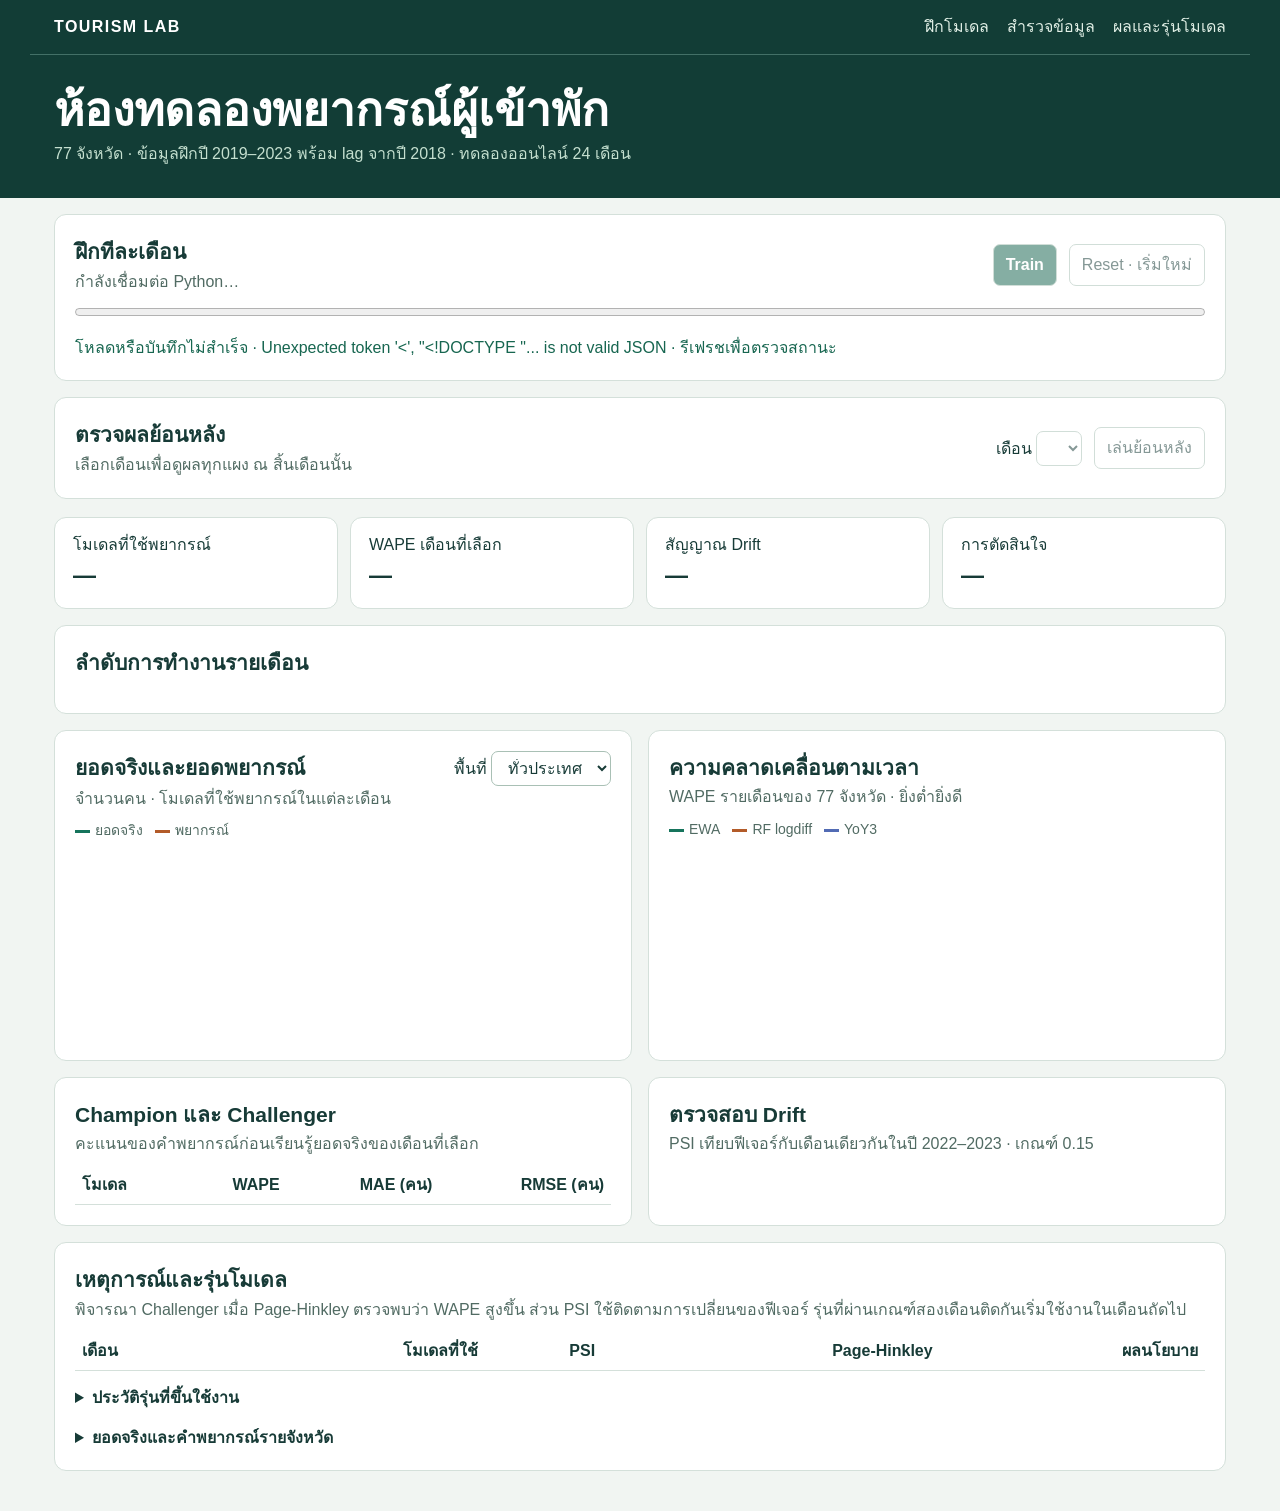
==== experiments/online_replay/web/index.html @ 326fc9cd "Add monthly EWA training studio, challenger benchmarks and Page-Hinkley monitoring" ====
<!doctype html><html lang="th"><head><meta charset="utf-8"><meta name="viewport" content="width=device-width, initial-scale=1"><title>Tourism Lab · ห้องทดลองพยากรณ์</title>
<style>
:root{--ink:#173b37;--muted:#516b63;--line:#d4e0da;--green:#176650;--bg:#f1f5f2;--orange:#b35b29}*{box-sizing:border-box}body{margin:0;background:var(--bg);color:var(--ink);font:16px/1.6 "Leelawadee UI",Tahoma,sans-serif}header{background:#123d36;color:white}nav,main,.intro{max-width:1220px;margin:auto;padding:0 24px}nav{display:flex;gap:18px;align-items:center;padding-block:14px;border-bottom:1px solid #437067;flex-wrap:wrap}nav b{margin-right:auto;letter-spacing:.09em}nav a{color:#e1efe6;text-decoration:none}.intro{padding-block:24px 32px}.intro p{color:#c4dfcf}h1,h2,h3,p{margin:0}h1{font-size:clamp(28px,3.7vw,46px);line-height:1.35}h2{font-size:21px}h3{font-size:16px}main{padding-bottom:40px}.panel,.stat{background:white;border:1px solid var(--line);border-radius:12px;padding:20px}.panel{margin-top:16px}.stats{display:grid;grid-template-columns:repeat(4,1fr);gap:12px;margin-top:18px}.stat{padding:14px 18px}.stat b{display:block;font-size:23px}.stat small,p,.note{color:var(--muted)}.bar,.controls,.legend{display:flex;align-items:center;justify-content:space-between;gap:12px;flex-wrap:wrap}.controls,.legend{justify-content:flex-start}.legend{margin:8px 0;color:var(--muted);font-size:14px}.legend span:before{content:"";display:inline-block;width:15px;border-top:3px solid var(--color);margin-right:5px;vertical-align:middle}button,select{font:inherit;border:1px solid #a9c0b5;border-radius:7px;background:#fff;color:var(--ink);padding:7px 12px}button{cursor:pointer}button:disabled,select:disabled{opacity:.52;cursor:default}.primary{background:var(--green);color:white;font-weight:700}button:focus-visible,select:focus-visible,a:focus-visible{outline:3px solid #d78932}progress{width:100%;accent-color:var(--green);margin:10px 0}.steps{display:grid;grid-template-columns:repeat(3,1fr);gap:9px;margin:13px 0 0;padding:0;list-style:none}.steps li{background:#eef5f0;padding:11px 13px;border-radius:6px}.steps span{display:block;color:var(--muted);font-size:14px}.plots{display:grid;grid-template-columns:1fr 1fr;gap:16px}.plot{height:190px}.plot svg{width:100%;height:100%}.plot text{font:13px Tahoma,sans-serif;fill:var(--muted)}.scroll{overflow:auto}table{width:100%;border-collapse:collapse;margin-top:8px}td,th{padding:7px;text-align:right;border-bottom:1px solid var(--line);white-space:nowrap;font-variant-numeric:tabular-nums}td:first-child,th:first-child{text-align:left}summary{cursor:pointer;font-weight:700}details{margin-top:14px}.features{margin:10px 0}.feature{display:grid;grid-template-columns:minmax(115px,1fr) 2fr 55px;align-items:center;gap:8px}.track{height:9px;border-radius:5px;background:#e4ece8;position:relative}.fill{height:100%;border-radius:inherit}#feedback{min-height:1.6em;color:var(--green)}@media(max-width:800px){.plots{grid-template-columns:1fr}.stats,.steps{grid-template-columns:repeat(2,1fr)}}@media(max-width:500px){main,nav,.intro{padding-inline:12px}.panel{padding:14px}.stat{padding:10px}.stat b{font-size:18px}nav{gap:10px}.steps{grid-template-columns:1fr}}
</style></head><body><header><nav><b>TOURISM LAB</b><a href="#control">ฝึกโมเดล</a><a href="#eda">สำรวจข้อมูล</a><a href="#models">ผลและรุ่นโมเดล</a></nav><div class="intro"><h1>ห้องทดลองพยากรณ์ผู้เข้าพัก</h1><p>77 จังหวัด · ข้อมูลฝึกปี 2019–2023 พร้อม lag จากปี 2018 · ทดลองออนไลน์ 24 เดือน</p></div></header>
<main><section id="control" class="panel"><div class="bar"><div><h2>ฝึกทีละเดือน</h2><p id="status">กำลังเชื่อมต่อ Python…</p></div><div class="controls"><button class="primary" id="train" disabled>Train</button><button id="reset" disabled>Reset · เริ่มใหม่</button></div></div><progress id="progress" max="24" value="0" aria-label="เดือนที่ฝึกแล้ว"></progress><div id="feedback" role="status"></div><a id="local" hidden href="http://127.0.0.1:8774/">เปิดเซิร์ฟเวอร์ฝึกในเครื่อง</a></section>
<section class="panel"><div class="bar"><div><h2>ตรวจผลย้อนหลัง</h2><p>เลือกเดือนเพื่อดูผลทุกแผง ณ สิ้นเดือนนั้น</p></div><div class="controls"><label>เดือน <select id="month" disabled></select></label><button id="play" disabled>เล่นย้อนหลัง</button></div></div></section>
<div class="stats"><div class="stat">โมเดลที่ใช้พยากรณ์<b id="served">—</b></div><div class="stat">WAPE เดือนที่เลือก<b id="wape">—</b></div><div class="stat">สัญญาณ Drift<b id="signal">—</b></div><div class="stat">การตัดสินใจ<b id="decision">—</b></div></div>
<section class="panel"><h2>ลำดับการทำงานรายเดือน</h2><ol id="steps" class="steps"></ol></section>
<section id="eda" class="plots"><div class="panel"><div class="bar"><h2>ยอดจริงและยอดพยากรณ์</h2><label>พื้นที่ <select id="province"><option value="">ทั่วประเทศ</option></select></label></div><p>จำนวนคน · โมเดลที่ใช้พยากรณ์ในแต่ละเดือน</p><div class="legend"><span style="--color:#16745c">ยอดจริง</span><span style="--color:#b35b29">พยากรณ์</span></div><div id="arrivals" class="plot"></div></div>
<div class="panel"><h2>ความคลาดเคลื่อนตามเวลา</h2><p>WAPE รายเดือนของ 77 จังหวัด · ยิ่งต่ำยิ่งดี</p><div class="legend" id="keys"></div><div id="performance" class="plot"></div></div></section>
<section id="models" class="plots"><div class="panel"><h2>Champion และ Challenger</h2><p>คะแนนของคำพยากรณ์ก่อนเรียนรู้ยอดจริงของเดือนที่เลือก</p><div class="scroll"><table><thead><tr><th>โมเดล</th><th>WAPE</th><th>MAE (คน)</th><th>RMSE (คน)</th></tr></thead><tbody id="scores"></tbody></table></div><p id="weights"></p></div><div class="panel"><h2>ตรวจสอบ Drift</h2><p>PSI เทียบฟีเจอร์กับเดือนเดียวกันในปี 2022–2023 · เกณฑ์ 0.15</p><div id="features" class="features"></div><p id="drift"></p></div></section>
<section class="panel"><h2>เหตุการณ์และรุ่นโมเดล</h2><p>พิจารณา Challenger เมื่อ Page-Hinkley ตรวจพบว่า WAPE สูงขึ้น ส่วน PSI ใช้ติดตามการเปลี่ยนของฟีเจอร์ รุ่นที่ผ่านเกณฑ์สองเดือนติดกันเริ่มใช้งานในเดือนถัดไป</p><div class="scroll"><table><thead><tr><th>เดือน</th><th>โมเดลที่ใช้</th><th>PSI</th><th>Page-Hinkley</th><th>ผลนโยบาย</th></tr></thead><tbody id="events"></tbody></table></div><details><summary>ประวัติรุ่นที่ขึ้นใช้งาน</summary><div class="scroll"><table><thead><tr><th>รุ่น</th><th>โมเดล</th><th>เริ่มใช้</th><th>Rollback</th></tr></thead><tbody id="registry"></tbody></table></div></details>
<details><summary>ยอดจริงและคำพยากรณ์รายจังหวัด</summary><div class="scroll"><table><thead><tr><th>จังหวัด</th><th>ยอดจริง</th><th>EWA</th><th>RF logdiff</th><th>YoY3</th></tr></thead><tbody id="rows"></tbody></table></div></details></section></main>
<script>
const el=id=>document.getElementById(id);
const names={champion:'EWA',rf_logdiff:'RF logdiff',yoy3:'YoY3'};
const colors=['#16745c','#b35b29','#526bb4'];
const keys=Object.keys(names), num=new Intl.NumberFormat('th-TH',{maximumFractionDigits:0});
const pct=v=>(100*v).toFixed(2)+'%';
let state, busy=false, timer=null;
function tag(type,text){const n=document.createElement(type);n.textContent=text;return n}
function row(values){const tr=document.createElement('tr');tr.append(...values.map(v=>tag('td',v)));return tr}
function chart(id,labels,series,fmt){
  const area=el(id);area.replaceChildren();
  if(!labels.length){area.append(tag('p','รอผลเดือนแรก'));return}
  const ns='http://www.w3.org/2000/svg';
  function svg(type,attrs){const n=document.createElementNS(ns,type);for(const [key,val] of Object.entries(attrs))n.setAttribute(key,val);return n}
  const image=svg('svg',{viewBox:'0 0 500 185',role:'img','aria-label':area.parentElement.querySelector('h2').textContent});
  const max=Math.max(1,...series.flatMap(s=>s.values))*1.08;
  const x=i=>78+i*397/Math.max(1,labels.length-1),y=v=>151-v/max*130;
  function text(px,py,value,anchor){const n=svg('text',{x:px,y:py,'text-anchor':anchor});n.textContent=value;image.append(n)}
  for(const f of [0,.5,1]){image.append(svg('line',{x1:75,x2:477,y1:y(f*max),y2:y(f*max),stroke:'#d9e4dc'}));text(70,y(f*max)+4,fmt(f*max),'end')}
  labels.forEach((m,i)=>{if(i===0||i===labels.length-1||(i%6===0 && labels.length-1-i>=3))text(x(i),175,m,'middle')});
  for(const s of series){const points=s.values.map((v,i)=>[x(i),y(v)]);
    image.append(svg('polyline',{points:points.map(p=>p.join(',')).join(' '),fill:'none',stroke:s.color,'stroke-width':2.5}));
    points.forEach(([cx,cy],i)=>{const dot=svg('circle',{cx,cy,r:3,fill:s.color}),title=svg('title',{});title.textContent=labels[i]+' · '+s.name+' · '+fmt(s.values[i]);dot.append(title);image.append(dot)});
  }
  area.append(image);
}
function outcome(r){
  if(r.action.includes('rollback'))return 'ย้อนรุ่น';
  if(r.decision==='PROMOTE')return 'เลื่อน Challenger';
  return 'คงรุ่นเดิม';
}
function show(){
  const all=state?.history||[], idx=el('month').selectedIndex, history=all.slice(0,idx+1), r=history.at(-1);
  const received=Boolean(r);
  el('served').textContent=r?names[r.served]:'EWA';el('wape').textContent=r?pct(r.metrics[r.served].wape):'—';
  el('signal').textContent=r?([r.psi_watch?'PSI':'',r.ph_alarm?'Page-Hinkley':''].filter(Boolean).join(' + ')||'ปกติ'):'รอผล';
  el('decision').textContent=r?outcome(r):'รอผล';
  const steps=[
    ['เลือกเดือน',r?.month],['สร้างฟีเจอร์',r&&'ใช้ข้อมูลถึง '+r.cutoff],['พยากรณ์',r&&names[r.served]+' · '+r.actual.length+' จังหวัด'],
    ['ตรวจ Drift',r&&'PSI '+(r.psi_watch?'เตือน':'ปกติ')+' · Page-Hinkley '+(r.ph_alarm?'เตือน':'ปกติ')],
    ['เปรียบเทียบโมเดล',r&&outcome(r)],['ฝึกและบันทึก',r&&'เรียนรู้ยอดจริงถึง '+r.month]];
  el('steps').replaceChildren(...steps.map(([name,detail])=>{const item=tag('li','');item.append(tag('b',name),tag('span',detail||'รอฝึกเดือนแรก'));return item}));
  const labels=history.map(m=>m.month), province=el('province').value;
  function amount(m,values){return province?values[m.province.indexOf(province)]:values.reduce((a,b)=>a+b,0)}
  chart('arrivals',labels,[{name:'ยอดจริง',color:colors[0],values:history.map(m=>amount(m,m.actual))},{name:'พยากรณ์',color:colors[1],values:history.map(m=>amount(m,m.predictions[m.served]))}],v=>num.format(v));
  chart('performance',labels,keys.map((k,i)=>({name:names[k],color:colors[i],values:history.map(m=>100*m.metrics[k].wape)})),v=>v.toFixed(1)+'%');
  el('scores').replaceChildren(...(r?keys.map(k=>row([names[k],pct(r.metrics[k].wape),num.format(r.metrics[k].mae),num.format(r.metrics[k].rmse)])):[]));
  el('weights').textContent=r?'น้ำหนัก EWA เดือนถัดไป · RF logdiff แบบปรับฤดูกาล '+pct(r.next_weights[0])+' · RF level '+pct(r.next_weights[1]):'น้ำหนัก EWA ตั้งต้น 50% / 50%';
  el('features').replaceChildren();
  if(received){const top=Math.max(.15,...Object.values(r.psi));for(const [k,v] of Object.entries(r.psi)){
    const f=tag('div',''),track=tag('div',''),fill=tag('div','');f.className='feature';track.className='track';fill.className='fill';
    fill.style.width=Math.min(100,v/top*100)+'%';fill.style.background=v>=.15?'#b35b29':'#16745c';track.append(fill);f.append(tag('span',k),track,tag('span',v.toFixed(3)));el('features').append(f);
  }}
  el('drift').textContent=r?'Page-Hinkley '+r.ph_score.toFixed(2)+' / เกณฑ์ '+state.ph_threshold.toFixed(2)+' · '+(r.ph_alarm?'เตือนว่าความผิดพลาดสูงขึ้น':'ยังไม่พบสัญญาณว่าความผิดพลาดสูงขึ้น')+(Object.hasOwn(r,'adwin')?' · คำนวณย้อนหลังจาก WAPE ของโมเดลที่ใช้จริง การตัดสินใจเดือนนี้เป็นของนโยบายเดิม':' · สถานะ '+r.action):'รอผลการตรวจเดือนแรก';
  el('events').replaceChildren(...history.slice().reverse().map(m=>row([m.month,names[m.served],m.psi_watch?'เตือน':'ปกติ',m.ph_score.toFixed(2)+' · '+(m.ph_alarm?'เตือน':'ปกติ'),outcome(m)])));
  el('registry').replaceChildren(...(r?.registry||[{id:'v001',model:'champion',effective_from:'2024-01'}]).map(v=>row([v.id,names[v.model.split('@')[0]],v.effective_from,v.rolled_back?'ใช่':'—'])));
  el('rows').replaceChildren(...(r?r.province.map((p,i)=>row([p,...[r.actual[i],...keys.map(k=>r.predictions[k][i])].map(v=>num.format(v))])):[]));
}
function controls(){
  el('train').disabled=busy||!state?.next;el('reset').disabled=busy||!state?.history.length;
  el('play').disabled=busy||!(state?.history.length>=2);el('play').textContent=timer?'หยุดย้อนหลัง':'เล่นย้อนหลัง';
  el('month').disabled=busy||!state?.history.length;
}
function stop(){clearInterval(timer);timer=null;controls()}
el('play').onclick=()=>{if(timer){stop();return}el('month').selectedIndex=0;show();
  timer=setInterval(()=>{el('month').selectedIndex++;show();if(el('month').selectedIndex===state.history.length-1)stop()},1200);controls()};
el('month').onchange=()=>{stop();show()};el('province').onchange=show;
function render(){
  const h=state.history;
  el('train').textContent=state.next?'Train · '+state.next:'ฝึกครบแล้ว';el('progress').value=h.length;
  el('status').textContent=h.length+' / 24 เดือน · โมเดลเรียนรู้ถึง '+state.through;
  el('month').replaceChildren(...h.map(r=>new Option(r.month,r.month)));el('month').selectedIndex=h.length-1;
  const p=el('province').value;el('province').replaceChildren(new Option('ทั่วประเทศ',''),...(h.at(-1)?.province||[]).map(v=>new Option(v,v)));el('province').value=p;
  show();controls();
}
async function request(action){
  if(busy)return;stop();busy=true;controls();el('feedback').textContent=action==='train'?'Python กำลังพยากรณ์ ตรวจ drift และฝึกเดือน '+state.next+'…':'กำลังเชื่อมต่อ…';
  try{const options=action==='state'?{}:{method:'POST',headers:{'Content-Type':'application/json'},body:JSON.stringify({revision:state.revision})};
    const res=await fetch('/api/'+action,{...options,cache:'no-store'});const data=await res.json();if(!res.ok)throw Error(data.error);
    state=data;render();el('feedback').textContent=action==='train'?'บันทึกผลและโมเดลของเดือน '+state.through+' แล้ว':'พร้อมใช้งาน';
  }catch(e){el('feedback').textContent='โหลดหรือบันทึกไม่สำเร็จ · '+e.message+' · รีเฟรชเพื่อตรวจสถานะ'}finally{busy=false;controls()}
}
keys.forEach((k,i)=>{const s=tag('span',names[k]);s.style.setProperty('--color',colors[i]);el('keys').append(s)});
el('train').onclick=()=>request('train');el('reset').onclick=()=>{if(confirm('ล้างประวัติรอบนี้แล้วกลับไปธันวาคม 2023?'))request('reset')};
if(location.protocol==='file:'){el('local').hidden=false;el('status').textContent='เปิดผ่านเซิร์ฟเวอร์เพื่อใช้โมเดล Python'}else request('state');
</script></body></html>
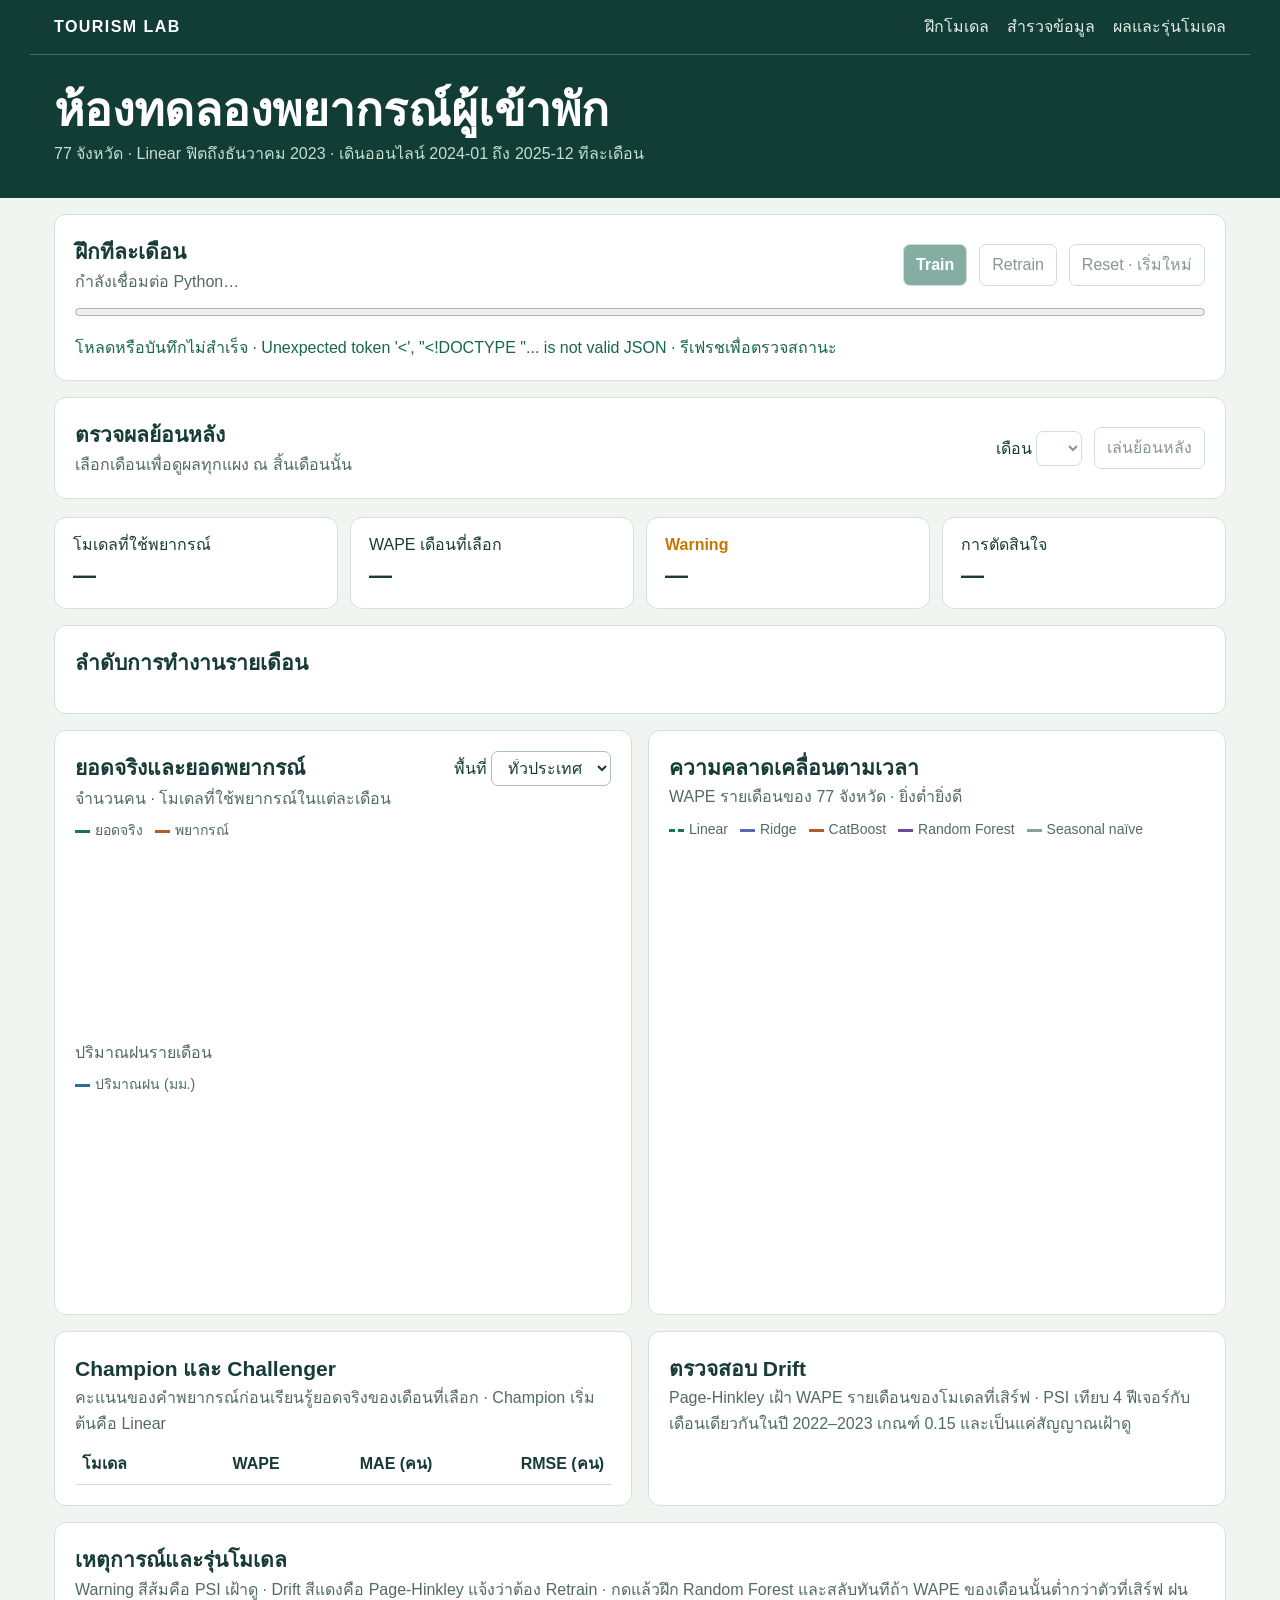
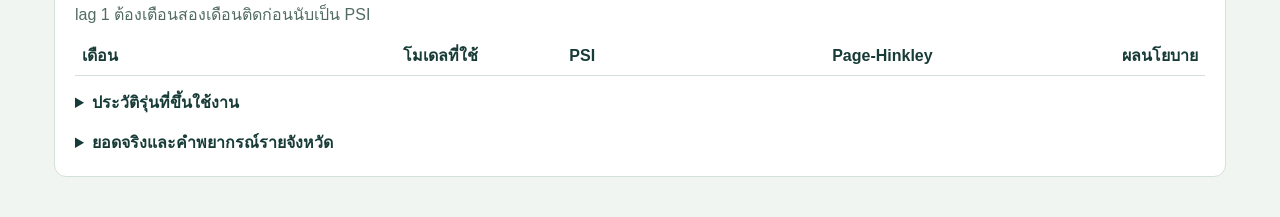
==== commit 854265f4: "Train the level studio on each click and switch to Random Forest when its WAPE is lower. Also cache " ====
--- a/experiments/online_replay/web/index.html
+++ b/experiments/online_replay/web/index.html
@@ -1,25 +1,27 @@
 <!doctype html><html lang="th"><head><meta charset="utf-8"><meta name="viewport" content="width=device-width, initial-scale=1"><title>Tourism Lab · ห้องทดลองพยากรณ์</title>
 <style>
-:root{--ink:#173b37;--muted:#516b63;--line:#d4e0da;--green:#176650;--bg:#f1f5f2;--orange:#b35b29}*{box-sizing:border-box}body{margin:0;background:var(--bg);color:var(--ink);font:16px/1.6 "Leelawadee UI",Tahoma,sans-serif}header{background:#123d36;color:white}nav,main,.intro{max-width:1220px;margin:auto;padding:0 24px}nav{display:flex;gap:18px;align-items:center;padding-block:14px;border-bottom:1px solid #437067;flex-wrap:wrap}nav b{margin-right:auto;letter-spacing:.09em}nav a{color:#e1efe6;text-decoration:none}.intro{padding-block:24px 32px}.intro p{color:#c4dfcf}h1,h2,h3,p{margin:0}h1{font-size:clamp(28px,3.7vw,46px);line-height:1.35}h2{font-size:21px}h3{font-size:16px}main{padding-bottom:40px}.panel,.stat{background:white;border:1px solid var(--line);border-radius:12px;padding:20px}.panel{margin-top:16px}.stats{display:grid;grid-template-columns:repeat(4,1fr);gap:12px;margin-top:18px}.stat{padding:14px 18px}.stat b{display:block;font-size:23px}.stat small,p,.note{color:var(--muted)}.bar,.controls,.legend{display:flex;align-items:center;justify-content:space-between;gap:12px;flex-wrap:wrap}.controls,.legend{justify-content:flex-start}.legend{margin:8px 0;color:var(--muted);font-size:14px}.legend span:before{content:"";display:inline-block;width:15px;border-top:3px solid var(--color);margin-right:5px;vertical-align:middle}button,select{font:inherit;border:1px solid #a9c0b5;border-radius:7px;background:#fff;color:var(--ink);padding:7px 12px}button{cursor:pointer}button:disabled,select:disabled{opacity:.52;cursor:default}.primary{background:var(--green);color:white;font-weight:700}button:focus-visible,select:focus-visible,a:focus-visible{outline:3px solid #d78932}progress{width:100%;accent-color:var(--green);margin:10px 0}.steps{display:grid;grid-template-columns:repeat(3,1fr);gap:9px;margin:13px 0 0;padding:0;list-style:none}.steps li{background:#eef5f0;padding:11px 13px;border-radius:6px}.steps span{display:block;color:var(--muted);font-size:14px}.plots{display:grid;grid-template-columns:1fr 1fr;gap:16px}.plot{height:190px}.plot svg{width:100%;height:100%}.plot text{font:13px Tahoma,sans-serif;fill:var(--muted)}.scroll{overflow:auto}table{width:100%;border-collapse:collapse;margin-top:8px}td,th{padding:7px;text-align:right;border-bottom:1px solid var(--line);white-space:nowrap;font-variant-numeric:tabular-nums}td:first-child,th:first-child{text-align:left}summary{cursor:pointer;font-weight:700}details{margin-top:14px}.features{margin:10px 0}.feature{display:grid;grid-template-columns:minmax(115px,1fr) 2fr 55px;align-items:center;gap:8px}.track{height:9px;border-radius:5px;background:#e4ece8;position:relative}.fill{height:100%;border-radius:inherit}#feedback{min-height:1.6em;color:var(--green)}@media(max-width:800px){.plots{grid-template-columns:1fr}.stats,.steps{grid-template-columns:repeat(2,1fr)}}@media(max-width:500px){main,nav,.intro{padding-inline:12px}.panel{padding:14px}.stat{padding:10px}.stat b{font-size:18px}nav{gap:10px}.steps{grid-template-columns:1fr}}
-</style></head><body><header><nav><b>TOURISM LAB</b><a href="#control">ฝึกโมเดล</a><a href="#eda">สำรวจข้อมูล</a><a href="#models">ผลและรุ่นโมเดล</a></nav><div class="intro"><h1>ห้องทดลองพยากรณ์ผู้เข้าพัก</h1><p>77 จังหวัด · ข้อมูลฝึกปี 2019–2023 พร้อม lag จากปี 2018 · ทดลองออนไลน์ 24 เดือน</p></div></header>
-<main><section id="control" class="panel"><div class="bar"><div><h2>ฝึกทีละเดือน</h2><p id="status">กำลังเชื่อมต่อ Python…</p></div><div class="controls"><button class="primary" id="train" disabled>Train</button><button id="reset" disabled>Reset · เริ่มใหม่</button></div></div><progress id="progress" max="24" value="0" aria-label="เดือนที่ฝึกแล้ว"></progress><div id="feedback" role="status"></div><a id="local" hidden href="http://127.0.0.1:8774/">เปิดเซิร์ฟเวอร์ฝึกในเครื่อง</a></section>
+:root{--ink:#173b37;--muted:#516b63;--line:#d4e0da;--green:#176650;--bg:#f1f5f2;--orange:#b35b29}*{box-sizing:border-box}body{margin:0;background:var(--bg);color:var(--ink);font:16px/1.6 "Leelawadee UI",Tahoma,sans-serif}header{background:#123d36;color:white}nav,main,.intro{max-width:1220px;margin:auto;padding:0 24px}nav{display:flex;gap:18px;align-items:center;padding-block:14px;border-bottom:1px solid #437067;flex-wrap:wrap}nav b{margin-right:auto;letter-spacing:.09em}nav a{color:#e1efe6;text-decoration:none}.intro{padding-block:24px 32px}.intro p{color:#c4dfcf}h1,h2,h3,p{margin:0}h1{font-size:clamp(28px,3.7vw,46px);line-height:1.35}h2{font-size:21px}h3{font-size:16px}main{padding-bottom:40px}.panel,.stat{background:white;border:1px solid var(--line);border-radius:12px;padding:20px}.panel{margin-top:16px}.stats{display:grid;grid-template-columns:repeat(4,1fr);gap:12px;margin-top:18px}.stat{padding:14px 18px}.stat b{display:block;font-size:23px}.stat small,p,.note{color:var(--muted)}.bar,.controls,.legend{display:flex;align-items:center;justify-content:space-between;gap:12px;flex-wrap:wrap}.controls,.legend{justify-content:flex-start}.legend{margin:8px 0;color:var(--muted);font-size:14px}.legend span:before{content:"";display:inline-block;width:15px;border-top:3px solid var(--color);margin-right:5px;vertical-align:middle}.legend span.dashed:before{border-top-style:dashed}button,select{font:inherit;border:1px solid #a9c0b5;border-radius:7px;background:#fff;color:var(--ink);padding:7px 12px}button{cursor:pointer}button:disabled,select:disabled{opacity:.52;cursor:default}.primary{background:var(--green);color:white;font-weight:700}button:focus-visible,select:focus-visible,a:focus-visible{outline:3px solid #d78932}progress{width:100%;accent-color:var(--green);margin:10px 0}.steps{display:grid;grid-template-columns:repeat(3,1fr);gap:9px;margin:13px 0 0;padding:0;list-style:none}.steps li{background:#eef5f0;padding:11px 13px;border-radius:6px}.steps span{display:block;color:var(--muted);font-size:14px}.plots{display:grid;grid-template-columns:1fr 1fr;gap:16px}.plot{height:190px}.plot svg{width:100%;height:100%}.plot text{font:13px Tahoma,sans-serif;fill:var(--muted)}.scroll{overflow:auto}table{width:100%;border-collapse:collapse;margin-top:8px}td,th{padding:7px;text-align:right;border-bottom:1px solid var(--line);white-space:nowrap;font-variant-numeric:tabular-nums}td:first-child,th:first-child{text-align:left}summary{cursor:pointer;font-weight:700}details{margin-top:14px}.features{margin:10px 0}.feature{display:grid;grid-template-columns:minmax(115px,1fr) 2fr 55px;align-items:center;gap:8px}.track{height:9px;border-radius:5px;background:#e4ece8;position:relative}.fill{height:100%;border-radius:inherit}#feedback{min-height:1.6em;color:var(--green)}.warn-label{color:#c77700;font-weight:700}#signal.drift,p.drift{color:#c0392b;font-weight:700}#signal.warn,p.warn{color:#c77700;font-weight:700}#retrain:not(:disabled){background:#c0392b;color:#fff;border-color:#a93226;font-weight:700}td.over{color:#c0392b}td.under{color:#176650}@media(max-width:800px){.plots{grid-template-columns:1fr}.stats,.steps{grid-template-columns:repeat(2,1fr)}}@media(max-width:500px){main,nav,.intro{padding-inline:12px}.panel{padding:14px}.stat{padding:10px}.stat b{font-size:18px}nav{gap:10px}.steps{grid-template-columns:1fr}}
+</style></head><body><header><nav><b>TOURISM LAB</b><a href="#control">ฝึกโมเดล</a><a href="#eda">สำรวจข้อมูล</a><a href="#models">ผลและรุ่นโมเดล</a></nav><div class="intro"><h1>ห้องทดลองพยากรณ์ผู้เข้าพัก</h1><p>77 จังหวัด · Linear ฟิตถึงธันวาคม 2023 · เดินออนไลน์ 2024-01 ถึง 2025-12 ทีละเดือน</p></div></header>
+<main><section id="control" class="panel"><div class="bar"><div><h2>ฝึกทีละเดือน</h2><p id="status">กำลังเชื่อมต่อ Python…</p></div><div class="controls"><button class="primary" id="train" disabled>Train</button><button id="retrain" disabled title="กดได้เมื่อตัวตรวจจับแจ้ง Drift และต้องฝึกใหม่">Retrain</button><button id="reset" disabled>Reset · เริ่มใหม่</button></div></div><progress id="progress" max="24" value="0" aria-label="เดือนที่ฝึกแล้ว"></progress><div id="feedback" role="status"></div><a id="local" hidden href="http://127.0.0.1:8774/">เปิดเซิร์ฟเวอร์ฝึกในเครื่อง</a></section>
 <section class="panel"><div class="bar"><div><h2>ตรวจผลย้อนหลัง</h2><p>เลือกเดือนเพื่อดูผลทุกแผง ณ สิ้นเดือนนั้น</p></div><div class="controls"><label>เดือน <select id="month" disabled></select></label><button id="play" disabled>เล่นย้อนหลัง</button></div></div></section>
-<div class="stats"><div class="stat">โมเดลที่ใช้พยากรณ์<b id="served">—</b></div><div class="stat">WAPE เดือนที่เลือก<b id="wape">—</b></div><div class="stat">สัญญาณ Drift<b id="signal">—</b></div><div class="stat">การตัดสินใจ<b id="decision">—</b></div></div>
+<div class="stats"><div class="stat">โมเดลที่ใช้พยากรณ์<b id="served">—</b></div><div class="stat">WAPE เดือนที่เลือก<b id="wape">—</b></div><div class="stat"><span class="warn-label">Warning</span><b id="signal">—</b></div><div class="stat">การตัดสินใจ<b id="decision">—</b></div></div>
 <section class="panel"><h2>ลำดับการทำงานรายเดือน</h2><ol id="steps" class="steps"></ol></section>
-<section id="eda" class="plots"><div class="panel"><div class="bar"><h2>ยอดจริงและยอดพยากรณ์</h2><label>พื้นที่ <select id="province"><option value="">ทั่วประเทศ</option></select></label></div><p>จำนวนคน · โมเดลที่ใช้พยากรณ์ในแต่ละเดือน</p><div class="legend"><span style="--color:#16745c">ยอดจริง</span><span style="--color:#b35b29">พยากรณ์</span></div><div id="arrivals" class="plot"></div></div>
+<section id="eda" class="plots"><div class="panel"><div class="bar"><h2>ยอดจริงและยอดพยากรณ์</h2><label>พื้นที่ <select id="province"><option value="">ทั่วประเทศ</option></select></label></div><p>จำนวนคน · โมเดลที่ใช้พยากรณ์ในแต่ละเดือน</p><div class="legend"><span style="--color:#16745c">ยอดจริง</span><span style="--color:#b35b29">พยากรณ์</span></div><div id="arrivals" class="plot"></div><p id="rain-note">ปริมาณฝนรายเดือน</p><div class="legend"><span style="--color:#2a6f97">ปริมาณฝน (มม.)</span></div><div id="rain" class="plot"></div></div>
 <div class="panel"><h2>ความคลาดเคลื่อนตามเวลา</h2><p>WAPE รายเดือนของ 77 จังหวัด · ยิ่งต่ำยิ่งดี</p><div class="legend" id="keys"></div><div id="performance" class="plot"></div></div></section>
-<section id="models" class="plots"><div class="panel"><h2>Champion และ Challenger</h2><p>คะแนนของคำพยากรณ์ก่อนเรียนรู้ยอดจริงของเดือนที่เลือก</p><div class="scroll"><table><thead><tr><th>โมเดล</th><th>WAPE</th><th>MAE (คน)</th><th>RMSE (คน)</th></tr></thead><tbody id="scores"></tbody></table></div><p id="weights"></p></div><div class="panel"><h2>ตรวจสอบ Drift</h2><p>PSI เทียบฟีเจอร์กับเดือนเดียวกันในปี 2022–2023 · เกณฑ์ 0.15</p><div id="features" class="features"></div><p id="drift"></p></div></section>
-<section class="panel"><h2>เหตุการณ์และรุ่นโมเดล</h2><p>พิจารณา Challenger เมื่อ Page-Hinkley ตรวจพบว่า WAPE สูงขึ้น ส่วน PSI ใช้ติดตามการเปลี่ยนของฟีเจอร์ รุ่นที่ผ่านเกณฑ์สองเดือนติดกันเริ่มใช้งานในเดือนถัดไป</p><div class="scroll"><table><thead><tr><th>เดือน</th><th>โมเดลที่ใช้</th><th>PSI</th><th>Page-Hinkley</th><th>ผลนโยบาย</th></tr></thead><tbody id="events"></tbody></table></div><details><summary>ประวัติรุ่นที่ขึ้นใช้งาน</summary><div class="scroll"><table><thead><tr><th>รุ่น</th><th>โมเดล</th><th>เริ่มใช้</th><th>Rollback</th></tr></thead><tbody id="registry"></tbody></table></div></details>
-<details><summary>ยอดจริงและคำพยากรณ์รายจังหวัด</summary><div class="scroll"><table><thead><tr><th>จังหวัด</th><th>ยอดจริง</th><th>EWA</th><th>RF logdiff</th><th>YoY3</th></tr></thead><tbody id="rows"></tbody></table></div></details></section></main>
+<section id="models" class="plots"><div class="panel"><h2>Champion และ Challenger</h2><p>คะแนนของคำพยากรณ์ก่อนเรียนรู้ยอดจริงของเดือนที่เลือก · Champion เริ่มต้นคือ Linear</p><div class="scroll"><table><thead><tr><th>โมเดล</th><th>WAPE</th><th>MAE (คน)</th><th>RMSE (คน)</th></tr></thead><tbody id="scores"></tbody></table></div><p id="weights"></p></div><div class="panel"><h2>ตรวจสอบ Drift</h2><p>Page-Hinkley เฝ้า WAPE รายเดือนของโมเดลที่เสิร์ฟ · PSI เทียบ 4 ฟีเจอร์กับเดือนเดียวกันในปี 2022–2023 เกณฑ์ 0.15 และเป็นแค่สัญญาณเฝ้าดู</p><div id="features" class="features"></div><p id="drift"></p></div></section>
+<section class="panel"><h2>เหตุการณ์และรุ่นโมเดล</h2><p>Warning สีส้มคือ PSI เฝ้าดู · Drift สีแดงคือ Page-Hinkley แจ้งว่าต้อง Retrain · กดแล้วฝึก Random Forest และสลับทันทีถ้า WAPE ของเดือนนั้นต่ำกว่าตัวที่เสิร์ฟ ฝน lag 1 ต้องเตือนสองเดือนติดก่อนนับเป็น PSI</p><div class="scroll"><table><thead><tr><th>เดือน</th><th>โมเดลที่ใช้</th><th>PSI</th><th>Page-Hinkley</th><th>ผลนโยบาย</th></tr></thead><tbody id="events"></tbody></table></div><details><summary>ประวัติรุ่นที่ขึ้นใช้งาน</summary><div class="scroll"><table><thead><tr><th>รุ่น</th><th>โมเดล</th><th>เริ่มใช้</th><th>Rollback</th></tr></thead><tbody id="registry"></tbody></table></div></details>
+<details><summary>ยอดจริงและคำพยากรณ์รายจังหวัด</summary><p>ส่วนต่าง = คำพยากรณ์ − ยอดจริง · บวกคือพยากรณ์สูงกว่ายอดจริง · ฝนคือปริมาณฝนของเดือนที่เลือก</p><div class="scroll"><table><thead><tr><th>จังหวัด</th><th>ฝน (มม.)</th><th>ยอดจริง</th><th>Linear</th><th>ส่วนต่าง</th><th>Ridge</th><th>ส่วนต่าง</th><th>CatBoost</th><th>ส่วนต่าง</th><th>Random Forest</th><th>ส่วนต่าง</th><th>Seasonal naïve</th><th>ส่วนต่าง</th></tr></thead><tbody id="rows"></tbody></table></div></details></section></main>
 <script>
 const el=id=>document.getElementById(id);
-const names={champion:'EWA',rf_logdiff:'RF logdiff',yoy3:'YoY3'};
-const colors=['#16745c','#b35b29','#526bb4'];
+const names={linear:'Linear',ridge:'Ridge',catboost:'CatBoost',random_forest:'Random Forest',seasonal:'Seasonal naïve'};
+const colors=['#16745c','#526bb4','#b35b29','#6b4c9a','#8aa094'];
 const keys=Object.keys(names), num=new Intl.NumberFormat('th-TH',{maximumFractionDigits:0});
 const pct=v=>(100*v).toFixed(2)+'%';
+const mm=new Intl.NumberFormat('th-TH',{minimumFractionDigits:1,maximumFractionDigits:1});
 let state, busy=false, timer=null;
 function tag(type,text){const n=document.createElement(type);n.textContent=text;return n}
-function row(values){const tr=document.createElement('tr');tr.append(...values.map(v=>tag('td',v)));return tr}
+function row(values){const tr=document.createElement('tr');tr.append(...values.map(v=>v instanceof Node?v:tag('td',v)));return tr}
+function driftHit(r){return Boolean(r&&(r.ph_alarm||String(r.action||'').includes('prepare_retrain')))}
 function chart(id,labels,series,fmt){
   const area=el(id);area.replaceChildren();
   if(!labels.length){area.append(tag('p','รอผลเดือนแรก'));return}
@@ -31,46 +33,74 @@
   function text(px,py,value,anchor){const n=svg('text',{x:px,y:py,'text-anchor':anchor});n.textContent=value;image.append(n)}
   for(const f of [0,.5,1]){image.append(svg('line',{x1:75,x2:477,y1:y(f*max),y2:y(f*max),stroke:'#d9e4dc'}));text(70,y(f*max)+4,fmt(f*max),'end')}
   labels.forEach((m,i)=>{if(i===0||i===labels.length-1||(i%6===0 && labels.length-1-i>=3))text(x(i),175,m,'middle')});
-  for(const s of series){const points=s.values.map((v,i)=>[x(i),y(v)]);
-    image.append(svg('polyline',{points:points.map(p=>p.join(',')).join(' '),fill:'none',stroke:s.color,'stroke-width':2.5}));
-    points.forEach(([cx,cy],i)=>{const dot=svg('circle',{cx,cy,r:3,fill:s.color}),title=svg('title',{});title.textContent=labels[i]+' · '+s.name+' · '+fmt(s.values[i]);dot.append(title);image.append(dot)});
+  const ordered=[...series.filter(s=>!s.dash),...series.filter(s=>s.dash)];
+  for(const s of ordered){const points=s.values.map((v,i)=>[x(i),y(v)]);
+    const line=svg('polyline',{points:points.map(p=>p.join(',')).join(' '),fill:'none',stroke:s.color,'stroke-width':2.5});
+    if(s.dash)line.setAttribute('stroke-dasharray',s.dash);
+    image.append(line);
+    points.forEach(([cx,cy],i)=>{const dot=s.dash?svg('circle',{cx,cy,r:5.5,fill:'#fff',stroke:s.color,'stroke-width':2.5}):svg('circle',{cx,cy,r:3,fill:s.color});const title=svg('title',{});title.textContent=labels[i]+' · '+s.name+' · '+fmt(s.values[i]);dot.append(title);image.append(dot)});
   }
   area.append(image);
 }
 function outcome(r){
   if(r.action.includes('rollback'))return 'ย้อนรุ่น';
   if(r.decision==='PROMOTE')return 'เลื่อน Challenger';
+  if(r.retrained){
+    if(r.switched)return 'เปลี่ยนเป็น '+names[r.next_model];
+    if(r.served==='random_forest')return 'คง Random Forest';
+    return 'WAPE ของ Random Forest ไม่ต่ำกว่า · คง '+names[r.served];
+  }
+  if(driftHit(r))return 'ต้อง Retrain';
+  if(r.psi_watch)return 'Warning';
   return 'คงรุ่นเดิม';
+}
+function nextModel(r){
+  const live=(r.registry||[]).filter(v=>!v.rolled_back).at(-1);
+  return live?names[live.model.split('@')[0]]:'Linear';
 }
 function show(){
   const all=state?.history||[], idx=el('month').selectedIndex, history=all.slice(0,idx+1), r=history.at(-1);
   const received=Boolean(r);
-  el('served').textContent=r?names[r.served]:'EWA';el('wape').textContent=r?pct(r.metrics[r.served].wape):'—';
-  el('signal').textContent=r?([r.psi_watch?'PSI':'',r.ph_alarm?'Page-Hinkley':''].filter(Boolean).join(' + ')||'ปกติ'):'รอผล';
+  el('served').textContent=r?names[r.served]:'Linear';el('wape').textContent=r?pct(r.metrics[r.served].wape):'—';
+  el('signal').className=r?(driftHit(r)?'drift':(r.psi_watch?'warn':'')):'';
+  el('signal').textContent=r?(driftHit(r)?'Drift':(r.psi_watch?'Warning':'ปกติ')):'รอผล';
   el('decision').textContent=r?outcome(r):'รอผล';
   const steps=[
     ['เลือกเดือน',r?.month],['สร้างฟีเจอร์',r&&'ใช้ข้อมูลถึง '+r.cutoff],['พยากรณ์',r&&names[r.served]+' · '+r.actual.length+' จังหวัด'],
-    ['ตรวจ Drift',r&&'PSI '+(r.psi_watch?'เตือน':'ปกติ')+' · Page-Hinkley '+(r.ph_alarm?'เตือน':'ปกติ')],
-    ['เปรียบเทียบโมเดล',r&&outcome(r)],['ฝึกและบันทึก',r&&'เรียนรู้ยอดจริงถึง '+r.month]];
+    ['ตรวจ Drift',r&&(driftHit(r)?'Drift':(r.psi_watch?'Warning':'ปกติ'))],
+    ['เปรียบเทียบโมเดล',r&&outcome(r)],['ฝึกและบันทึก',r&&('เรียนรู้ถึง '+r.month+(r.needs_retrain?' · รอ Retrain':(r.retrained?' · Retrain แล้ว':'')))]];
   el('steps').replaceChildren(...steps.map(([name,detail])=>{const item=tag('li','');item.append(tag('b',name),tag('span',detail||'รอฝึกเดือนแรก'));return item}));
   const labels=history.map(m=>m.month), province=el('province').value;
   function amount(m,values){return province?values[m.province.indexOf(province)]:values.reduce((a,b)=>a+b,0)}
   chart('arrivals',labels,[{name:'ยอดจริง',color:colors[0],values:history.map(m=>amount(m,m.actual))},{name:'พยากรณ์',color:colors[1],values:history.map(m=>amount(m,m.predictions[m.served]))}],v=>num.format(v));
-  chart('performance',labels,keys.map((k,i)=>({name:names[k],color:colors[i],values:history.map(m=>100*m.metrics[k].wape)})),v=>v.toFixed(1)+'%');
+  function rainOf(m){if(!Array.isArray(m.rain))return null;if(province){const i=m.province.indexOf(province);return i<0?null:m.rain[i]}const vals=m.rain.filter(v=>Number.isFinite(v));return vals.length?vals.reduce((a,b)=>a+b,0)/vals.length:null}
+  const rains=history.map(rainOf);
+  if(rains.length&&rains.every(v=>Number.isFinite(v)))chart('rain',labels,[{name:'ปริมาณฝน',color:'#2a6f97',values:rains}],v=>v.toFixed(1)+' มม.');
+  else{el('rain').replaceChildren();el('rain').append(tag('p',r?'ไม่มีปริมาณฝนของเดือนนี้':'รอผลเดือนแรก'))}
+  const selectedRain=r?rainOf(r):null;
+  el('rain-note').textContent=r&&Number.isFinite(selectedRain)?('ปริมาณฝน '+r.month+' · '+(province||'ทั่วประเทศเฉลี่ย')+' '+selectedRain.toFixed(1)+' มม.'):'ปริมาณฝนจะขึ้นหลังมีผลเดือนแรก';
+  chart('performance',labels,keys.map((k,i)=>({name:names[k],color:colors[i],dash:k==='linear'?'7 4':undefined,values:history.map(m=>100*m.metrics[k].wape)})),v=>v.toFixed(1)+'%');
   el('scores').replaceChildren(...(r?keys.map(k=>row([names[k],pct(r.metrics[k].wape),num.format(r.metrics[k].mae),num.format(r.metrics[k].rmse)])):[]));
-  el('weights').textContent=r?'น้ำหนัก EWA เดือนถัดไป · RF logdiff แบบปรับฤดูกาล '+pct(r.next_weights[0])+' · RF level '+pct(r.next_weights[1]):'น้ำหนัก EWA ตั้งต้น 50% / 50%';
+  el('weights').textContent=r?'เดือนถัดไปเสิร์ฟ '+nextModel(r):'Linear เริ่มเสิร์ฟที่ 2024-01 · Challenger คือ Ridge, CatBoost และ Random Forest';
   el('features').replaceChildren();
   if(received){const top=Math.max(.15,...Object.values(r.psi));for(const [k,v] of Object.entries(r.psi)){
     const f=tag('div',''),track=tag('div',''),fill=tag('div','');f.className='feature';track.className='track';fill.className='fill';
     fill.style.width=Math.min(100,v/top*100)+'%';fill.style.background=v>=.15?'#b35b29':'#16745c';track.append(fill);f.append(tag('span',k),track,tag('span',v.toFixed(3)));el('features').append(f);
   }}
-  el('drift').textContent=r?'Page-Hinkley '+r.ph_score.toFixed(2)+' / เกณฑ์ '+state.ph_threshold.toFixed(2)+' · '+(r.ph_alarm?'เตือนว่าความผิดพลาดสูงขึ้น':'ยังไม่พบสัญญาณว่าความผิดพลาดสูงขึ้น')+(Object.hasOwn(r,'adwin')?' · คำนวณย้อนหลังจาก WAPE ของโมเดลที่ใช้จริง การตัดสินใจเดือนนี้เป็นของนโยบายเดิม':' · สถานะ '+r.action):'รอผลการตรวจเดือนแรก';
+  const phText=r&&driftHit(r)?'Drift · ความผิดพลาดสูงขึ้น':'ยังไม่พบ Drift';
+  const psiText=r&&r.psi_watch?'Warning · PSI เฝ้าดูฟีเจอร์':'PSI ปกติ';
+  el('drift').className=r?(driftHit(r)?'drift':(r.psi_watch?'warn':'')):'';
+  el('drift').textContent=r?'Page-Hinkley '+r.ph_score.toFixed(2)+' / เกณฑ์ '+state.ph_threshold+' · delta '+state.ph_delta+' · '+phText+' · '+psiText:'รอผลการตรวจเดือนแรก';
   el('events').replaceChildren(...history.slice().reverse().map(m=>row([m.month,names[m.served],m.psi_watch?'เตือน':'ปกติ',m.ph_score.toFixed(2)+' · '+(m.ph_alarm?'เตือน':'ปกติ'),outcome(m)])));
-  el('registry').replaceChildren(...(r?.registry||[{id:'v001',model:'champion',effective_from:'2024-01'}]).map(v=>row([v.id,names[v.model.split('@')[0]],v.effective_from,v.rolled_back?'ใช่':'—'])));
-  el('rows').replaceChildren(...(r?r.province.map((p,i)=>row([p,...[r.actual[i],...keys.map(k=>r.predictions[k][i])].map(v=>num.format(v))])):[]));
+  el('registry').replaceChildren(...(r?.registry||[{id:'v001',model:'linear',effective_from:'2024-01'}]).map(v=>row([v.id,names[v.model.split('@')[0]],v.effective_from,v.rolled_back?'ใช่':'—'])));
+  function diffCell(pred,actual){const d=pred-actual;const td=tag('td',(d>0?'+':'')+num.format(d));td.className=d>0?'over':(d<0?'under':'');return td}
+  el('rows').replaceChildren(...(r?r.province.map((p,i)=>{const bits=[p,Array.isArray(r.rain)?mm.format(r.rain[i]):'—',num.format(r.actual[i])];keys.forEach(k=>{bits.push(num.format(r.predictions[k][i]),diffCell(r.predictions[k][i],r.actual[i]))});return row(bits)}):[]));
 }
 function controls(){
-  el('train').disabled=busy||!state?.next;el('reset').disabled=busy||!state?.history.length;
+  const pending=Boolean(state?.history?.at(-1)?.needs_retrain);
+  el('train').disabled=busy||!state?.next||pending;el('retrain').disabled=busy||!pending;
+  el('retrain').textContent=pending?'Retrain · '+state.history.at(-1).month:'Retrain';
+  el('reset').disabled=busy||!state?.history.length;
   el('play').disabled=busy||!(state?.history.length>=2);el('play').textContent=timer?'หยุดย้อนหลัง':'เล่นย้อนหลัง';
   el('month').disabled=busy||!state?.history.length;
 }
@@ -81,19 +111,29 @@
 function render(){
   const h=state.history;
   el('train').textContent=state.next?'Train · '+state.next:'ฝึกครบแล้ว';el('progress').value=h.length;
-  el('status').textContent=h.length+' / 24 เดือน · โมเดลเรียนรู้ถึง '+state.through;
+  const pending=Boolean(h.at(-1)?.needs_retrain);
+  el('status').textContent=h.length+' / 24 เดือน · โมเดลเรียนรู้ถึง '+state.through+(h.at(-1)?.retrained?' · Retrain แล้ว':(pending?' · รอ Retrain':''));
   el('month').replaceChildren(...h.map(r=>new Option(r.month,r.month)));el('month').selectedIndex=h.length-1;
   const p=el('province').value;el('province').replaceChildren(new Option('ทั่วประเทศ',''),...(h.at(-1)?.province||[]).map(v=>new Option(v,v)));el('province').value=p;
   show();controls();
 }
 async function request(action){
-  if(busy)return;stop();busy=true;controls();el('feedback').textContent=action==='train'?'Python กำลังพยากรณ์ ตรวจ drift และฝึกเดือน '+state.next+'…':'กำลังเชื่อมต่อ…';
+  if(busy)return;stop();busy=true;controls();
+  const pendingMonth=state?.history?.at(-1)?.month;
+  el('feedback').textContent=action==='train'?'Python กำลังพยากรณ์ ตรวจ drift และฝึกโมเดลถึงเดือน '+state.next+'…':(action==='retrain'?'Python กำลังฝึกโมเดลใหม่ถึง '+pendingMonth+'…':'กำลังเชื่อมต่อ…');
   try{const options=action==='state'?{}:{method:'POST',headers:{'Content-Type':'application/json'},body:JSON.stringify({revision:state.revision})};
     const res=await fetch('/api/'+action,{...options,cache:'no-store'});const data=await res.json();if(!res.ok)throw Error(data.error);
-    state=data;render();el('feedback').textContent=action==='train'?'บันทึกผลและโมเดลของเดือน '+state.through+' แล้ว':'พร้อมใช้งาน';
+    state=data;render();
+    const last=state.history.at(-1);
+    const retrainText=last&&last.switched
+      ?'ฝึก Random Forest ถึง '+state.through+' · WAPE ต่ำกว่า จึงเปลี่ยนเป็น '+names[last.next_model]
+      :(last&&last.served==='random_forest'
+        ?'ฝึก Random Forest ถึง '+state.through+' · ยังเสิร์ฟ Random Forest'
+        :'ฝึก Random Forest ถึง '+state.through+' · WAPE ไม่ต่ำกว่า จึงยังเสิร์ฟ '+names[last?last.served:'linear']);
+    el('feedback').textContent=action==='retrain'?retrainText:(action==='train'?'ฝึกโมเดลถึง '+state.through+' แล้ว':'พร้อมใช้งาน');
   }catch(e){el('feedback').textContent='โหลดหรือบันทึกไม่สำเร็จ · '+e.message+' · รีเฟรชเพื่อตรวจสถานะ'}finally{busy=false;controls()}
 }
-keys.forEach((k,i)=>{const s=tag('span',names[k]);s.style.setProperty('--color',colors[i]);el('keys').append(s)});
-el('train').onclick=()=>request('train');el('reset').onclick=()=>{if(confirm('ล้างประวัติรอบนี้แล้วกลับไปธันวาคม 2023?'))request('reset')};
+keys.forEach((k,i)=>{const s=tag('span',names[k]);if(k==='linear')s.className='dashed';s.style.setProperty('--color',colors[i]);el('keys').append(s)});
+el('train').onclick=()=>request('train');el('retrain').onclick=()=>request('retrain');el('reset').onclick=()=>{if(confirm('ล้างประวัติรอบนี้แล้วกลับไปธันวาคม 2023?'))request('reset')};
 if(location.protocol==='file:'){el('local').hidden=false;el('status').textContent='เปิดผ่านเซิร์ฟเวอร์เพื่อใช้โมเดล Python'}else request('state');
 </script></body></html>
